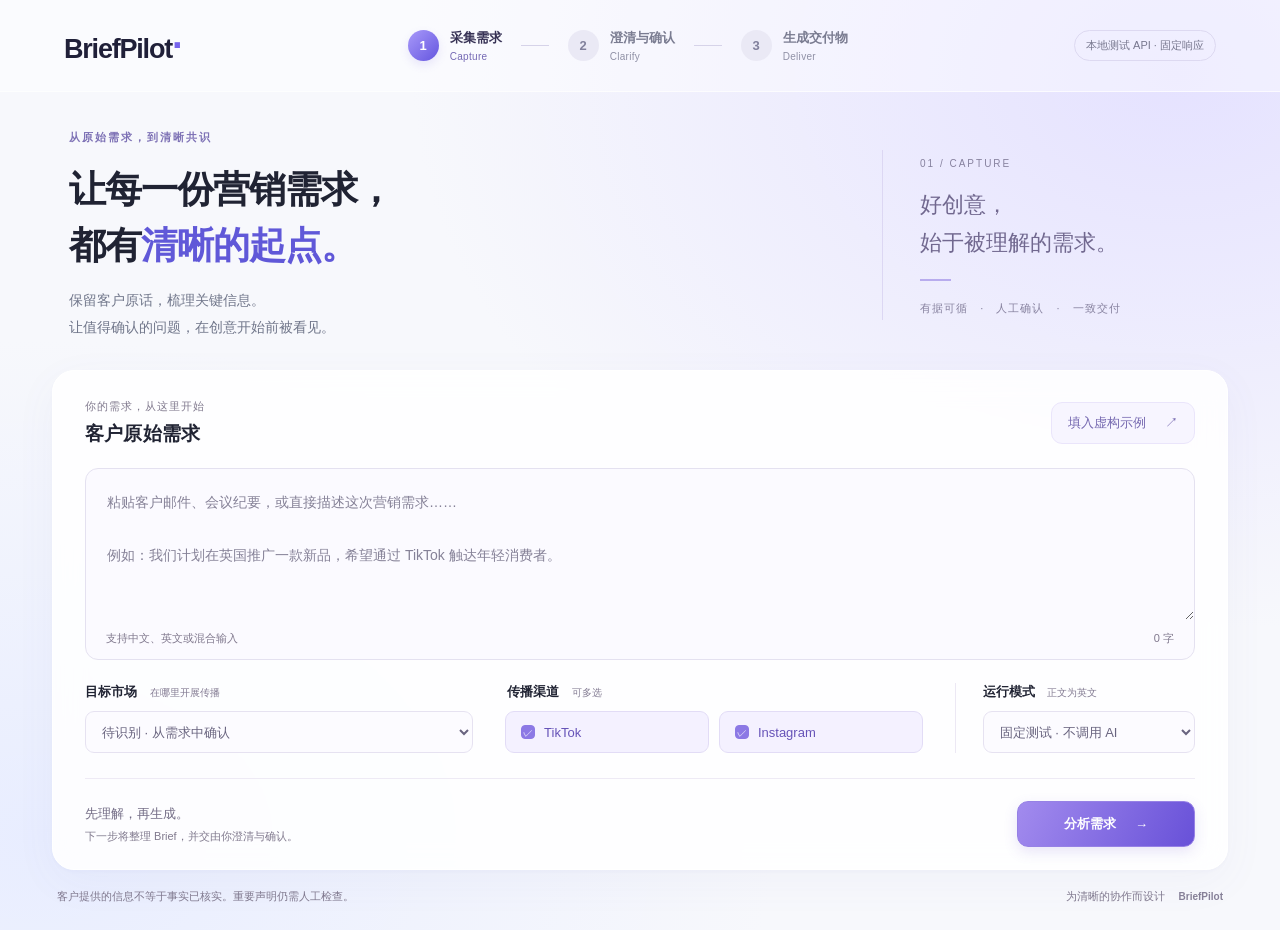
==== design_prototype/index.html @ 7cd5693d "feat: complete BriefPilot trusted brief workflow MVP" ====
<!doctype html>
<html lang="zh-CN">
<head>
  <meta charset="utf-8"><meta name="viewport" content="width=device-width, initial-scale=1">
  <title>BriefPilot · 采集需求</title><link rel="stylesheet" href="styles.css?v=6"><link rel="icon" href="data:,">
  <style>
    /* Final readability pass, kept explicit for visual baseline review. */
    .intro{padding-top:38px;padding-bottom:30px}
    .subtitle,textarea{font-size:14px}.subtitle{color:#70768a}
    textarea::placeholder{color:#858197}
    .field label,.field legend,.field select,.primary{font-size:13px}
    .channel{font-size:13px!important}
    .section-kicker,.editor-footer,.action-note p,footer{font-size:11px;color:#80798e}
    .field label>span:not(.checkmark),.field legend>span,.language>span,.language p{color:#827a92}
    .secondary{font-size:13px}.action-note strong{font-size:13px}
    .integration-dialog{width:min(680px,calc(100vw - 32px));padding:32px}
    .integration-dialog .dialog-kicker{color:#6058d8}
    .fixture-notice{margin:12px 0 20px;padding:12px 14px;border:1px solid #e4e0ff;border-radius:12px;background:#f7f5ff;color:#625b78;font-size:12px;line-height:1.6}
    .result-grid{display:grid;grid-template-columns:1fr 1fr;gap:10px;margin:18px 0}
    .result-grid div{display:block;padding:12px 14px;border:1px solid #ebe9f2;border-radius:12px;background:#fbfbfd}
    .result-grid dt{margin-bottom:5px;color:#827a92;font-size:11px}
    .result-grid dd{margin:0;color:#202333;font-size:13px;line-height:1.45}
    .integration-dialog .dialog-note{margin:0 0 20px}
    .integration-dialog .primary{width:100%}
    @media(max-width:640px){.result-grid{grid-template-columns:1fr}}
  </style>
</head>
<body>
  <header class="topbar">
    <a class="brand" href="index.html" aria-label="BriefPilot 首页">BriefPilot<span class="brand-dot">·</span></a>
    <ol class="steps" aria-label="工作流程">
      <li class="active" aria-current="step"><a href="index.html"><span class="step-number">1</span><span>采集需求<small>Capture</small></span></a></li>
      <li><a href="clarify.html"><span class="step-number">2</span><span>澄清与确认<small>Clarify</small></span></a></li>
      <li><a href="deliver.html"><span class="step-number">3</span><span>生成交付物<small>Deliver</small></span></a></li>
    </ol>
    <span class="prototype-tag" id="mode-tag">本地测试 API · 固定响应</span>
  </header>
  <main>
    <section class="intro">
      <div class="intro-copy"><p class="eyebrow">从原始需求，到清晰共识</p><h1>让每一份营销需求，<br>都有<span>清晰的起点。</span></h1><p class="subtitle">保留客户原话，梳理关键信息。<br>让值得确认的问题，在创意开始前被看见。</p></div>
      <aside class="principle" aria-label="产品原则"><span class="principle-index">01 / CAPTURE</span><p>好创意，<br>始于被理解的需求。</p><div class="principle-rule"></div><span>有据可循 &nbsp; · &nbsp; 人工确认 &nbsp; · &nbsp; 一致交付</span></aside>
    </section>
    <section class="workspace" aria-labelledby="brief-heading">
      <form id="capture-form">
        <div class="card-heading"><div><div class="section-kicker">你的需求，从这里开始</div><h2 id="brief-heading">客户原始需求</h2></div><button type="button" id="sample" class="button secondary">填入虚构示例 <span aria-hidden="true">↗</span></button></div>
        <div class="editor"><label for="brief" class="sr-only">客户原始需求</label><textarea id="brief" placeholder="粘贴客户邮件、会议纪要，或直接描述这次营销需求……&#10;&#10;例如：我们计划在英国推广一款新品，希望通过 TikTok 触达年轻消费者。"></textarea><div class="editor-footer"><span>支持中文、英文或混合输入</span><span id="count">0 字</span></div></div>
        <div class="configuration">
          <div class="field market"><label for="market">目标市场 <span>在哪里开展传播</span></label><select id="market"><option value="unknown">待识别 · 从需求中确认</option><option value="UK">英国（UK）</option><option value="US">美国（US）</option></select></div>
          <fieldset class="field channels"><legend>传播渠道 <span>可多选</span></legend><div class="channel-options"><label class="channel"><input type="checkbox" name="channel" value="TikTok" checked><span class="checkmark" aria-hidden="true"></span>TikTok</label><label class="channel"><input type="checkbox" name="channel" value="Instagram" checked><span class="checkmark" aria-hidden="true"></span>Instagram</label></div></fieldset>
          <div class="field language"><label for="run-mode">运行模式 <span>正文为英文</span></label><select id="run-mode"><option value="local_fixture">固定测试 · 不调用 AI</option><option value="live_ai">实时 AI · 可能产生费用</option></select></div>
        </div>
        <div class="action-row"><div class="action-note"><strong>先理解，再生成。</strong><p>下一步将整理 Brief，并交由你澄清与确认。</p></div><button class="button primary" type="submit">分析需求 <span aria-hidden="true">→</span></button></div>
        <p id="feedback" role="status" aria-live="polite" hidden></p>
      </form>
    </section>
    <footer><span>客户提供的信息不等于事实已核实。重要声明仍需人工检查。</span><span>为清晰的协作而设计 <b>BriefPilot</b></span></footer>
  </main>
  <dialog id="demo" class="integration-dialog"><div class="dialog-kicker">本地测试 API · 固定虚构数据</div><h2>已收到结构化 Brief</h2><p id="fixture-notice" class="fixture-notice"></p><dl class="result-grid"><div><dt>产品</dt><dd id="result-product"></dd></div><div><dt>目标市场</dt><dd id="result-region"></dd></div><div><dt>营销目标</dt><dd id="result-goal"></dd></div><div><dt>核心受众</dt><dd id="result-audience"></dd></div><div><dt>核心信息</dt><dd id="result-message"></dd></div><div><dt>传播渠道</dt><dd id="result-channels"></dd></div></dl><p class="dialog-note"><strong>仍待确认：</strong><span id="result-missing"></span><br>以上数据来自本地 API 的固定测试夹具，不代表真实 AI 解析；后续 Clarify 与 Deliver 状态由同一 Python 会话继续管理。</p><button type="button" class="button primary" id="close-demo">返回编辑</button></dialog>
  <script src="script.js?v=5"></script>
</body>
</html>
---- design_prototype/styles.css ----
:root{--canvas:#f7f8fc;--surface:#fff;--primary:#6058d8;--soft:#edeaff;--text:#202333;--muted:#626a7c;--line:#e9e7f3;--radius:22px}

/* Shared workflow navigation states for Capture, Clarify and Deliver. */
.topbar .steps li>a,
.topbar .steps li>a:visited{
  display:flex;
  align-items:center;
  gap:11px;
  border-radius:10px;
  color:inherit;
  text-decoration:none;
}
.topbar .steps li>a:hover{
  color:#514a75;
  text-decoration:none;
}
.topbar .steps li>a:focus-visible{
  outline:3px solid #c8baf9;
  outline-offset:5px;
  text-decoration:none;
}
.topbar .steps li>a:active{
  color:#443b74;
  text-decoration:none;
}
.topbar .steps li.active>a,
.topbar .steps li.active>a:visited{
  color:#363154;
  font-weight:700;
}
.topbar .steps li.done>a,
.topbar .steps li.done>a:visited{
  color:#586b62;
}
.topbar .steps li.done .step-number{
  background:#e9f7f0;
  color:#279569;
}
*{box-sizing:border-box}body{margin:0;color:var(--text);font-family:Inter,"PingFang SC","Microsoft YaHei",sans-serif;background:radial-gradient(ellipse at 92% 8%,#e5e2ff 0,transparent 46%),radial-gradient(ellipse at 3% 90%,#e8edff 0,transparent 42%),var(--canvas);font-size:14px;-webkit-font-smoothing:antialiased}button,input,select,textarea{font:inherit}button{cursor:pointer}.topbar{height:92px;padding:0 5%;display:flex;align-items:center;justify-content:space-between;border-bottom:1px solid #ffffffba;background:#ffffff60}.brand{font-size:27px;font-weight:800;letter-spacing:-1.2px;color:#202039;text-decoration:none}.brand-dot{color:#7764ed;font-size:38px}.prototype-tag{font-size:11px;color:#77778e;border:1px solid #ddd9f1;padding:7px 11px;border-radius:20px}.steps{list-style:none;display:flex;gap:66px;padding:0;margin:0}.steps li{display:flex;align-items:center;gap:11px;position:relative;color:#7a7c91;font-size:13px;font-weight:600}.steps li:not(:last-child):after{content:"";position:absolute;width:28px;height:1px;background:#d6d3e9;right:-47px}.steps small{display:block;font-size:10px;font-weight:400;letter-spacing:.3px;margin-top:4px;color:#9091a6}.step-number{width:31px;height:31px;border-radius:50%;display:grid;place-items:center;background:#eae9f5;color:#81809c;font-size:13px}.active .step-number{background:linear-gradient(135deg,#a99afa,#6455df);color:white;box-shadow:0 4px 10px #7660db24}.steps .active{color:#363154}.active small{color:#7569b4}main{max-width:1200px;margin:0 auto;padding:0 12px}.intro{display:flex;justify-content:space-between;align-items:center;padding:43px 17px 32px}.eyebrow{font-size:11px;letter-spacing:2px;font-weight:600;color:#7d71b5;margin:0 0 17px}h1{font-size:37px;letter-spacing:-1px;line-height:1.5;font-weight:650;margin:0}h1 span{color:var(--primary)}.subtitle{font-size:13px;color:#7a7e92;line-height:1.9;margin:14px 0 0}.principle{width:300px;border-left:1px solid #dcd7f3;padding:4px 0 4px 37px;margin-right:29px;color:#87829f}.principle-index{font-size:10px;letter-spacing:2px}.principle p{font-size:22px;line-height:1.7;color:#71688f;font-weight:400;margin:16px 0}.principle-rule{width:31px;height:2px;background:#b8acee;margin:18px 0}.principle>span:last-child{font-size:11px;letter-spacing:1px}.workspace{background:#ffffffdf;border:1px solid white;border-radius:var(--radius);padding:28px 32px 0;box-shadow:0 12px 44px #6863b20c,0 2px 5px #6863b208;backdrop-filter:blur(15px)}.card-heading{display:flex;justify-content:space-between;align-items:center;margin-bottom:21px}.section-kicker{font-size:10px;color:#9994ad;letter-spacing:1px;margin-bottom:7px}h2{font-size:19px;margin:0;font-weight:650;letter-spacing:.2px}.button{border-radius:11px;display:inline-flex;align-items:center;justify-content:center;gap:19px;transition:background .18s,box-shadow .18s,transform .18s;min-height:42px;border:1px solid transparent}.secondary{color:#7568b0;background:#f7f5ff;border-color:#eae5fb;padding:0 16px;font-size:12px}.secondary:hover{background:#eeebff;border-color:#d8cef9}.editor{border:1px solid #e4e1f0;border-radius:13px;overflow:hidden;background:#fbfaff;transition:box-shadow .2s,border-color .2s}.editor:focus-within{border-color:#9481e9;box-shadow:0 0 0 3px #edeaff}textarea{background:transparent;border:0;resize:vertical;min-height:140px;height:151px;width:100%;outline:0;padding:20px 21px 7px;color:#353344;font-size:13px;line-height:1.9}textarea::placeholder{color:#9b98af}.editor-footer{display:flex;justify-content:space-between;padding:8px 20px 13px;font-size:10px;color:#aaa5bd}.configuration{display:grid;grid-template-columns:1.05fr 1.13fr .65fr;gap:32px;padding:23px 0 25px}.field label,.field legend{font-size:12px;font-weight:600}.field label>span:not(.checkmark),.field legend>span{font-size:10px;font-weight:400;color:#9a96aa;margin-left:9px}.field select{width:100%;display:block;height:42px;background:#fcfbff;color:#69647f;border:1px solid #e6e2f1;border-radius:9px;padding:0 12px;margin-top:10px;font-size:12px;cursor:pointer}.field{margin:0;padding:0;border:0;min-width:0}.channel-options{display:flex;gap:10px;margin-top:10px}.channel{height:42px;display:flex;align-items:center;gap:9px;border:1px solid #e2dcf6;border-radius:9px;padding:0 15px;background:#f4f1ff;color:#6653b8;cursor:pointer;flex:1;font-size:12px!important;font-weight:500!important}.channel input{position:absolute;opacity:0;width:1px;height:1px}.checkmark{width:14px;height:14px;border-radius:4px;border:1px solid #c2b7e8;display:grid;place-items:center}.channel:has(:checked) .checkmark{background:#8c79e5;border-color:#8c79e5}.channel:has(:checked) .checkmark:after{content:"✓";color:white;font-size:10px}.channel:has(input:not(:checked)){background:#fff;color:#817a92}.channel:focus-within{outline:2px solid #a48de8;outline-offset:3px}.language{border-left:1px solid #ece8f4;padding-left:27px}.language>span{font-size:10px;color:#9690a6}.language strong{display:block;font-weight:500;font-size:13px;margin-top:9px}.language small{font-size:10px;color:#a5a0b3;margin-left:8px;font-weight:400}.language p{font-size:10px;color:#a8a3b5;margin:6px 0 0}.action-row{display:flex;align-items:center;justify-content:space-between;border-top:1px solid #eeeaf5;padding:22px 0}.action-note strong{font-size:12px;font-weight:500;color:#736c86}.action-note p{font-size:11px;color:#a19aaa;margin:6px 0 0}.primary{min-width:178px;min-height:46px;background:linear-gradient(115deg,#a28bee,#6851d8);color:#fff;padding:0 23px;box-shadow:0 5px 14px #7359d329;border:1px solid #9681e5;font-size:13px;font-weight:600}.primary:hover{transform:translateY(-1px);box-shadow:0 7px 19px #7359d345}.primary:active{transform:translateY(0)}button:focus-visible,select:focus-visible{outline:3px solid #c8baf9;outline-offset:3px}footer{display:flex;justify-content:space-between;font-size:10px;color:#a4a0b4;padding:19px 5px 26px}footer b{font-size:10px;font-weight:600;margin-left:10px;color:#878198}.sr-only{position:absolute;width:1px;height:1px;padding:0;margin:-1px;overflow:hidden;clip:rect(0,0,0,0);white-space:nowrap;border:0}#feedback{color:#98674c;font-size:12px;padding:0 0 18px;margin:0}dialog{border:1px solid white;border-radius:24px;padding:32px;width:min(480px,calc(100% - 40px));box-shadow:0 25px 100px #39306030;color:var(--text)}dialog::backdrop{background:#29213d50;backdrop-filter:blur(5px)}.dialog-kicker{font-size:11px;color:var(--primary);margin-bottom:13px}dialog p{line-height:1.9;color:var(--muted);font-size:13px}dialog dl{background:#f5f3fe;padding:18px;border-radius:12px}dialog dl div{display:flex;justify-content:space-between;font-size:12px;line-height:2.1}dialog dd{margin:0}.dialog-note{margin:20px 0}.dialog-note+.primary{width:100%}@media(min-width:1450px){.intro{padding-top:47px;padding-bottom:37px}.workspace{padding-top:30px}textarea{height:165px}}@media(max-width:900px){.topbar{padding:0 24px}.prototype-tag{display:none}.steps{gap:37px}.steps li:not(:last-child):after{right:-27px;width:17px}.intro{padding:35px 10px}.principle{width:220px;margin:0;padding-left:24px}.configuration{gap:18px;grid-template-columns:1fr 1fr}.language{display:none}main{padding:0 22px}h1{font-size:31px}}@media(max-width:600px){.topbar{height:auto;min-height:125px;flex-direction:column;justify-content:center;gap:17px}.brand{font-size:24px}.steps{gap:40px}.steps li{font-size:10px;gap:7px}.step-number{width:25px;height:25px}.steps small{font-size:9px}.intro{padding:30px 0}.principle{display:none}h1{font-size:29px}.workspace{padding:22px 18px 0}.configuration{grid-template-columns:1fr}.card-heading{gap:12px}.secondary{font-size:10px;padding:0 10px;gap:7px}.section-kicker{font-size:9px}h2{font-size:17px}.action-row{gap:18px;align-items:stretch;flex-direction:column}.primary{width:100%}footer{line-height:1.8}footer>span:last-child{display:none}textarea{height:180px}main{padding:0 16px}}
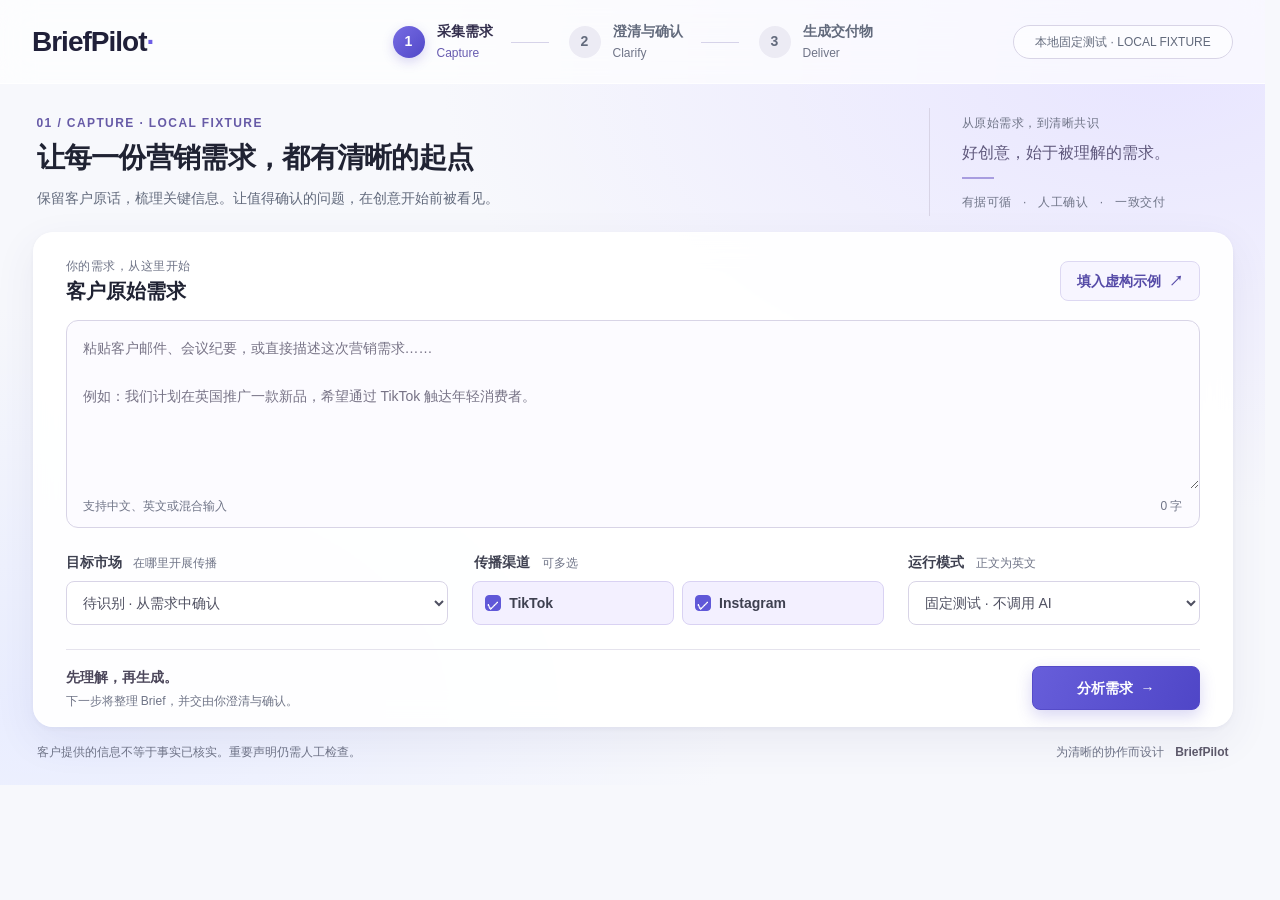
==== commit 4cb7a6c7: "release: finalize BriefPilot V2.1 portfolio build" ====
--- a/design_prototype/index.html
+++ b/design_prototype/index.html
@@ -2,28 +2,7 @@
 <html lang="zh-CN">
 <head>
   <meta charset="utf-8"><meta name="viewport" content="width=device-width, initial-scale=1">
-  <title>BriefPilot · 采集需求</title><link rel="stylesheet" href="styles.css?v=6"><link rel="icon" href="data:,">
-  <style>
-    /* Final readability pass, kept explicit for visual baseline review. */
-    .intro{padding-top:38px;padding-bottom:30px}
-    .subtitle,textarea{font-size:14px}.subtitle{color:#70768a}
-    textarea::placeholder{color:#858197}
-    .field label,.field legend,.field select,.primary{font-size:13px}
-    .channel{font-size:13px!important}
-    .section-kicker,.editor-footer,.action-note p,footer{font-size:11px;color:#80798e}
-    .field label>span:not(.checkmark),.field legend>span,.language>span,.language p{color:#827a92}
-    .secondary{font-size:13px}.action-note strong{font-size:13px}
-    .integration-dialog{width:min(680px,calc(100vw - 32px));padding:32px}
-    .integration-dialog .dialog-kicker{color:#6058d8}
-    .fixture-notice{margin:12px 0 20px;padding:12px 14px;border:1px solid #e4e0ff;border-radius:12px;background:#f7f5ff;color:#625b78;font-size:12px;line-height:1.6}
-    .result-grid{display:grid;grid-template-columns:1fr 1fr;gap:10px;margin:18px 0}
-    .result-grid div{display:block;padding:12px 14px;border:1px solid #ebe9f2;border-radius:12px;background:#fbfbfd}
-    .result-grid dt{margin-bottom:5px;color:#827a92;font-size:11px}
-    .result-grid dd{margin:0;color:#202333;font-size:13px;line-height:1.45}
-    .integration-dialog .dialog-note{margin:0 0 20px}
-    .integration-dialog .primary{width:100%}
-    @media(max-width:640px){.result-grid{grid-template-columns:1fr}}
-  </style>
+  <title>BriefPilot · 采集需求</title><link rel="stylesheet" href="styles.css?v=10"><link rel="icon" href="data:,">
 </head>
 <body>
   <header class="topbar">
@@ -33,12 +12,12 @@
       <li><a href="clarify.html"><span class="step-number">2</span><span>澄清与确认<small>Clarify</small></span></a></li>
       <li><a href="deliver.html"><span class="step-number">3</span><span>生成交付物<small>Deliver</small></span></a></li>
     </ol>
-    <span class="prototype-tag" id="mode-tag">本地测试 API · 固定响应</span>
+    <span class="prototype-tag" id="mode-tag" data-compact-label="本地测试">本地固定测试 · LOCAL FIXTURE</span>
   </header>
   <main>
     <section class="intro">
-      <div class="intro-copy"><p class="eyebrow">从原始需求，到清晰共识</p><h1>让每一份营销需求，<br>都有<span>清晰的起点。</span></h1><p class="subtitle">保留客户原话，梳理关键信息。<br>让值得确认的问题，在创意开始前被看见。</p></div>
-      <aside class="principle" aria-label="产品原则"><span class="principle-index">01 / CAPTURE</span><p>好创意，<br>始于被理解的需求。</p><div class="principle-rule"></div><span>有据可循 &nbsp; · &nbsp; 人工确认 &nbsp; · &nbsp; 一致交付</span></aside>
+      <div class="intro-copy"><p class="eyebrow" id="mode-eyebrow">01 / CAPTURE · LOCAL FIXTURE</p><h1>让每一份营销需求，都有清晰的起点</h1><p class="subtitle">保留客户原话，梳理关键信息。让值得确认的问题，在创意开始前被看见。</p></div>
+      <aside class="principle" aria-label="产品原则"><span class="principle-index">从原始需求，到清晰共识</span><p>好创意，始于被理解的需求。</p><div class="principle-rule"></div><span>有据可循 &nbsp; · &nbsp; 人工确认 &nbsp; · &nbsp; 一致交付</span></aside>
     </section>
     <section class="workspace" aria-labelledby="brief-heading">
       <form id="capture-form">
@@ -55,7 +34,7 @@
     </section>
     <footer><span>客户提供的信息不等于事实已核实。重要声明仍需人工检查。</span><span>为清晰的协作而设计 <b>BriefPilot</b></span></footer>
   </main>
-  <dialog id="demo" class="integration-dialog"><div class="dialog-kicker">本地测试 API · 固定虚构数据</div><h2>已收到结构化 Brief</h2><p id="fixture-notice" class="fixture-notice"></p><dl class="result-grid"><div><dt>产品</dt><dd id="result-product"></dd></div><div><dt>目标市场</dt><dd id="result-region"></dd></div><div><dt>营销目标</dt><dd id="result-goal"></dd></div><div><dt>核心受众</dt><dd id="result-audience"></dd></div><div><dt>核心信息</dt><dd id="result-message"></dd></div><div><dt>传播渠道</dt><dd id="result-channels"></dd></div></dl><p class="dialog-note"><strong>仍待确认：</strong><span id="result-missing"></span><br>以上数据来自本地 API 的固定测试夹具，不代表真实 AI 解析；后续 Clarify 与 Deliver 状态由同一 Python 会话继续管理。</p><button type="button" class="button primary" id="close-demo">返回编辑</button></dialog>
-  <script src="script.js?v=5"></script>
+  <dialog id="demo" class="integration-dialog" aria-labelledby="demo-title"><div class="dialog-kicker">本地测试 API · 固定虚构数据</div><h2 id="demo-title">已收到结构化 Brief</h2><p id="fixture-notice" class="fixture-notice"></p><dl class="result-grid"><div><dt>产品</dt><dd id="result-product"></dd></div><div><dt>目标市场</dt><dd id="result-region"></dd></div><div><dt>营销目标</dt><dd id="result-goal"></dd></div><div><dt>核心受众</dt><dd id="result-audience"></dd></div><div><dt>核心信息</dt><dd id="result-message"></dd></div><div><dt>传播渠道</dt><dd id="result-channels"></dd></div></dl><p class="dialog-note"><strong>仍待确认：</strong><span id="result-missing"></span><br>以上数据来自本地 API 的固定测试夹具，不代表真实 AI 解析；后续 Clarify 与 Deliver 状态由同一 Python 会话继续管理。</p><button type="button" class="button primary" id="close-demo">返回编辑</button></dialog>
+  <script src="script.js?v=9"></script>
 </body>
 </html>
--- a/design_prototype/styles.css
+++ b/design_prototype/styles.css
@@ -1,39 +1,165 @@
-:root{--canvas:#f7f8fc;--surface:#fff;--primary:#6058d8;--soft:#edeaff;--text:#202333;--muted:#626a7c;--line:#e9e7f3;--radius:22px}
+:root {
+  --color-canvas:#f7f8fc;--color-surface:#fff;--color-surface-subtle:#faf9fd;
+  --color-primary:#6058d8;--color-primary-strong:#4f46c7;--color-primary-soft:#edeaff;
+  --color-text:#202333;--color-text-secondary:#626a7c;--color-text-muted:#6f7487;
+  --color-border:#e5e3ed;--color-border-strong:#d8d4e6;
+  --color-success:#247a55;--color-success-soft:#e9f8f0;
+  --color-warning:#87551f;--color-warning-soft:#fff3e3;
+  --color-danger:#9b4438;--color-danger-soft:#fff0ed;--color-focus:#4f3fc9;
+  --font-size-xs:12px;--font-size-sm:14px;--font-size-md:16px;--font-size-lg:20px;--font-size-xl:28px;
+  --font-weight-regular:400;--font-weight-semibold:600;--font-weight-bold:700;
+  --line-height-tight:1.25;--line-height-base:1.5;--line-height-relaxed:1.7;
+  --space-1:4px;--space-2:8px;--space-3:12px;--space-4:16px;--space-6:24px;--space-8:32px;
+  --radius-control:8px;--radius-card:12px;--radius-panel:20px;--radius-pill:999px;
+  --control-height:40px;--control-height-lg:44px;
+  --shadow-sm:0 2px 8px rgba(63,54,112,.08);
+  --shadow-panel:0 14px 40px rgba(68,59,122,.08),0 2px 6px rgba(68,59,122,.05);
+  --canvas:var(--color-canvas);--surface:var(--color-surface);--primary:var(--color-primary);
+  --soft:var(--color-primary-soft);--text:var(--color-text);--muted:var(--color-text-secondary);
+  --line:var(--color-border);--radius:var(--radius-panel);
+}
 
-/* Shared workflow navigation states for Capture, Clarify and Deliver. */
-.topbar .steps li>a,
-.topbar .steps li>a:visited{
-  display:flex;
-  align-items:center;
-  gap:11px;
-  border-radius:10px;
-  color:inherit;
-  text-decoration:none;
+*{box-sizing:border-box}
+html{min-width:0;scrollbar-gutter:stable;background:var(--color-canvas)}
+body{
+  margin:0;min-width:0;color:var(--color-text);
+  font-family:Inter,"PingFang SC","Microsoft YaHei",sans-serif;
+  font-size:var(--font-size-sm);line-height:var(--line-height-base);
+  background:radial-gradient(ellipse at 92% 8%,#e8e5ff 0,transparent 44%),radial-gradient(ellipse at 3% 90%,#e9edff 0,transparent 40%),var(--color-canvas);
+  -webkit-font-smoothing:antialiased;
 }
-.topbar .steps li>a:hover{
-  color:#514a75;
-  text-decoration:none;
+button,input,select,textarea{font:inherit}
+button{cursor:pointer}
+button:disabled,select:disabled,input:disabled,textarea:disabled{cursor:not-allowed;opacity:.48;box-shadow:none;transform:none}
+a,button,input,select,textarea,summary{-webkit-tap-highlight-color:transparent}
+a:focus-visible,button:focus-visible,input:focus-visible,select:focus-visible,textarea:focus-visible,summary:focus-visible,[tabindex]:focus-visible{
+  outline:3px solid var(--color-focus);outline-offset:3px;
 }
-.topbar .steps li>a:focus-visible{
-  outline:3px solid #c8baf9;
-  outline-offset:5px;
-  text-decoration:none;
+
+.topbar{
+  position:relative;min-height:84px;display:grid;grid-template-columns:minmax(0,1fr) minmax(0,1fr);
+  align-items:center;gap:var(--space-4);padding:0 max(32px,calc((100vw - 1320px)/2));
+  border-bottom:1px solid rgba(255,255,255,.8);background:rgba(255,255,255,.66);backdrop-filter:blur(16px);
 }
-.topbar .steps li>a:active{
-  color:#443b74;
-  text-decoration:none;
+.brand{justify-self:start;color:#202039;font-size:var(--font-size-xl);font-weight:var(--font-weight-bold);letter-spacing:-1px;line-height:1;text-decoration:none}
+.brand:visited{color:#202039}.brand-dot{color:#6d5ee5}
+.prototype-tag{
+  justify-self:end;width:220px;max-width:220px;padding:7px 12px;border:1px solid var(--color-border-strong);
+  border-radius:var(--radius-pill);color:var(--color-text-secondary);background:rgba(255,255,255,.58);
+  overflow:hidden;font-size:var(--font-size-xs);line-height:var(--line-height-base);text-align:center;white-space:nowrap;
 }
-.topbar .steps li.active>a,
-.topbar .steps li.active>a:visited{
-  color:#363154;
-  font-weight:700;
+.steps{position:absolute;left:50%;width:480px;transform:translateX(-50%);display:flex;align-items:center;justify-content:space-between;gap:0;padding:0;margin:0;list-style:none}
+.steps li{position:relative;color:var(--color-text-secondary);font-size:var(--font-size-sm);font-weight:var(--font-weight-semibold)}
+.steps li:not(:last-child)::after{content:"";position:absolute;top:50%;left:calc(100% + 18px);width:38px;height:1px;background:#d6d3e9}
+.steps li a,.steps li a:link,.steps li a:visited,.steps li a:hover,.steps li a:active{
+  display:flex;align-items:center;gap:var(--space-3);color:inherit;text-decoration:none;
 }
-.topbar .steps li.done>a,
-.topbar .steps li.done>a:visited{
-  color:#586b62;
+.steps li a:hover{color:var(--color-primary-strong)}
+.steps small{display:block;margin-top:2px;color:var(--color-text-muted);font-size:var(--font-size-xs);font-weight:var(--font-weight-regular)}
+.step-number{
+  width:32px;height:32px;flex:0 0 32px;display:grid;place-items:center;border-radius:50%;
+  color:var(--color-text-secondary);background:#ecebf4;font-size:var(--font-size-sm);
 }
-.topbar .steps li.done .step-number{
-  background:#e9f7f0;
-  color:#279569;
+.steps .active{color:#332f4d}.steps .active small{color:#675cb0}
+.steps .active .step-number{color:#fff;background:linear-gradient(135deg,#776ce3,#5148c8);box-shadow:0 4px 12px rgba(81,72,200,.22)}
+.steps .done .step-number{color:var(--color-success);background:var(--color-success-soft)}
+
+main{width:min(100%,1224px);margin:0 auto;padding:0 var(--space-3)}
+.intro{min-height:148px;display:flex;align-items:center;justify-content:space-between;gap:var(--space-8);padding:var(--space-6) var(--space-1) var(--space-4)}
+.intro-copy{min-width:0}
+.intro-copy .eyebrow{margin-bottom:var(--space-2)}
+.eyebrow{margin:0 0 var(--space-3);color:#675ba7;font-size:var(--font-size-xs);font-weight:var(--font-weight-semibold);letter-spacing:1.4px;text-transform:uppercase}
+h1,h2,h3{margin:0;font-weight:var(--font-weight-semibold);line-height:var(--line-height-tight)}
+h1{font-size:var(--font-size-xl);letter-spacing:-.7px}h1 span{color:var(--color-primary)}
+h2{font-size:var(--font-size-lg)}h3{font-size:var(--font-size-md)}
+.subtitle{margin:var(--space-3) 0 0;color:var(--color-text-secondary);font-size:var(--font-size-sm);line-height:var(--line-height-relaxed)}
+.principle{width:300px;flex:0 0 300px;padding:var(--space-1) 0 var(--space-1) var(--space-8);border-left:1px solid var(--color-border-strong);color:var(--color-text-secondary)}
+.principle-index,.principle>span:last-child{color:var(--color-text-muted);font-size:var(--font-size-xs);letter-spacing:.5px}
+.principle p{margin:var(--space-2) 0;color:#5f587c;font-size:var(--font-size-md);line-height:var(--line-height-base)}
+.principle-rule{width:32px;height:2px;margin:var(--space-3) 0;background:#a89de0}
+
+.workspace{
+  padding:var(--space-6) var(--space-8) 0;border:1px solid rgba(255,255,255,.95);
+  border-radius:var(--radius-panel);background:rgba(255,255,255,.92);box-shadow:var(--shadow-panel);backdrop-filter:blur(15px);
 }
-*{box-sizing:border-box}body{margin:0;color:var(--text);font-family:Inter,"PingFang SC","Microsoft YaHei",sans-serif;background:radial-gradient(ellipse at 92% 8%,#e5e2ff 0,transparent 46%),radial-gradient(ellipse at 3% 90%,#e8edff 0,transparent 42%),var(--canvas);font-size:14px;-webkit-font-smoothing:antialiased}button,input,select,textarea{font:inherit}button{cursor:pointer}.topbar{height:92px;padding:0 5%;display:flex;align-items:center;justify-content:space-between;border-bottom:1px solid #ffffffba;background:#ffffff60}.brand{font-size:27px;font-weight:800;letter-spacing:-1.2px;color:#202039;text-decoration:none}.brand-dot{color:#7764ed;font-size:38px}.prototype-tag{font-size:11px;color:#77778e;border:1px solid #ddd9f1;padding:7px 11px;border-radius:20px}.steps{list-style:none;display:flex;gap:66px;padding:0;margin:0}.steps li{display:flex;align-items:center;gap:11px;position:relative;color:#7a7c91;font-size:13px;font-weight:600}.steps li:not(:last-child):after{content:"";position:absolute;width:28px;height:1px;background:#d6d3e9;right:-47px}.steps small{display:block;font-size:10px;font-weight:400;letter-spacing:.3px;margin-top:4px;color:#9091a6}.step-number{width:31px;height:31px;border-radius:50%;display:grid;place-items:center;background:#eae9f5;color:#81809c;font-size:13px}.active .step-number{background:linear-gradient(135deg,#a99afa,#6455df);color:white;box-shadow:0 4px 10px #7660db24}.steps .active{color:#363154}.active small{color:#7569b4}main{max-width:1200px;margin:0 auto;padding:0 12px}.intro{display:flex;justify-content:space-between;align-items:center;padding:43px 17px 32px}.eyebrow{font-size:11px;letter-spacing:2px;font-weight:600;color:#7d71b5;margin:0 0 17px}h1{font-size:37px;letter-spacing:-1px;line-height:1.5;font-weight:650;margin:0}h1 span{color:var(--primary)}.subtitle{font-size:13px;color:#7a7e92;line-height:1.9;margin:14px 0 0}.principle{width:300px;border-left:1px solid #dcd7f3;padding:4px 0 4px 37px;margin-right:29px;color:#87829f}.principle-index{font-size:10px;letter-spacing:2px}.principle p{font-size:22px;line-height:1.7;color:#71688f;font-weight:400;margin:16px 0}.principle-rule{width:31px;height:2px;background:#b8acee;margin:18px 0}.principle>span:last-child{font-size:11px;letter-spacing:1px}.workspace{background:#ffffffdf;border:1px solid white;border-radius:var(--radius);padding:28px 32px 0;box-shadow:0 12px 44px #6863b20c,0 2px 5px #6863b208;backdrop-filter:blur(15px)}.card-heading{display:flex;justify-content:space-between;align-items:center;margin-bottom:21px}.section-kicker{font-size:10px;color:#9994ad;letter-spacing:1px;margin-bottom:7px}h2{font-size:19px;margin:0;font-weight:650;letter-spacing:.2px}.button{border-radius:11px;display:inline-flex;align-items:center;justify-content:center;gap:19px;transition:background .18s,box-shadow .18s,transform .18s;min-height:42px;border:1px solid transparent}.secondary{color:#7568b0;background:#f7f5ff;border-color:#eae5fb;padding:0 16px;font-size:12px}.secondary:hover{background:#eeebff;border-color:#d8cef9}.editor{border:1px solid #e4e1f0;border-radius:13px;overflow:hidden;background:#fbfaff;transition:box-shadow .2s,border-color .2s}.editor:focus-within{border-color:#9481e9;box-shadow:0 0 0 3px #edeaff}textarea{background:transparent;border:0;resize:vertical;min-height:140px;height:151px;width:100%;outline:0;padding:20px 21px 7px;color:#353344;font-size:13px;line-height:1.9}textarea::placeholder{color:#9b98af}.editor-footer{display:flex;justify-content:space-between;padding:8px 20px 13px;font-size:10px;color:#aaa5bd}.configuration{display:grid;grid-template-columns:1.05fr 1.13fr .65fr;gap:32px;padding:23px 0 25px}.field label,.field legend{font-size:12px;font-weight:600}.field label>span:not(.checkmark),.field legend>span{font-size:10px;font-weight:400;color:#9a96aa;margin-left:9px}.field select{width:100%;display:block;height:42px;background:#fcfbff;color:#69647f;border:1px solid #e6e2f1;border-radius:9px;padding:0 12px;margin-top:10px;font-size:12px;cursor:pointer}.field{margin:0;padding:0;border:0;min-width:0}.channel-options{display:flex;gap:10px;margin-top:10px}.channel{height:42px;display:flex;align-items:center;gap:9px;border:1px solid #e2dcf6;border-radius:9px;padding:0 15px;background:#f4f1ff;color:#6653b8;cursor:pointer;flex:1;font-size:12px!important;font-weight:500!important}.channel input{position:absolute;opacity:0;width:1px;height:1px}.checkmark{width:14px;height:14px;border-radius:4px;border:1px solid #c2b7e8;display:grid;place-items:center}.channel:has(:checked) .checkmark{background:#8c79e5;border-color:#8c79e5}.channel:has(:checked) .checkmark:after{content:"✓";color:white;font-size:10px}.channel:has(input:not(:checked)){background:#fff;color:#817a92}.channel:focus-within{outline:2px solid #a48de8;outline-offset:3px}.language{border-left:1px solid #ece8f4;padding-left:27px}.language>span{font-size:10px;color:#9690a6}.language strong{display:block;font-weight:500;font-size:13px;margin-top:9px}.language small{font-size:10px;color:#a5a0b3;margin-left:8px;font-weight:400}.language p{font-size:10px;color:#a8a3b5;margin:6px 0 0}.action-row{display:flex;align-items:center;justify-content:space-between;border-top:1px solid #eeeaf5;padding:22px 0}.action-note strong{font-size:12px;font-weight:500;color:#736c86}.action-note p{font-size:11px;color:#a19aaa;margin:6px 0 0}.primary{min-width:178px;min-height:46px;background:linear-gradient(115deg,#a28bee,#6851d8);color:#fff;padding:0 23px;box-shadow:0 5px 14px #7359d329;border:1px solid #9681e5;font-size:13px;font-weight:600}.primary:hover{transform:translateY(-1px);box-shadow:0 7px 19px #7359d345}.primary:active{transform:translateY(0)}button:focus-visible,select:focus-visible{outline:3px solid #c8baf9;outline-offset:3px}footer{display:flex;justify-content:space-between;font-size:10px;color:#a4a0b4;padding:19px 5px 26px}footer b{font-size:10px;font-weight:600;margin-left:10px;color:#878198}.sr-only{position:absolute;width:1px;height:1px;padding:0;margin:-1px;overflow:hidden;clip:rect(0,0,0,0);white-space:nowrap;border:0}#feedback{color:#98674c;font-size:12px;padding:0 0 18px;margin:0}dialog{border:1px solid white;border-radius:24px;padding:32px;width:min(480px,calc(100% - 40px));box-shadow:0 25px 100px #39306030;color:var(--text)}dialog::backdrop{background:#29213d50;backdrop-filter:blur(5px)}.dialog-kicker{font-size:11px;color:var(--primary);margin-bottom:13px}dialog p{line-height:1.9;color:var(--muted);font-size:13px}dialog dl{background:#f5f3fe;padding:18px;border-radius:12px}dialog dl div{display:flex;justify-content:space-between;font-size:12px;line-height:2.1}dialog dd{margin:0}.dialog-note{margin:20px 0}.dialog-note+.primary{width:100%}@media(min-width:1450px){.intro{padding-top:47px;padding-bottom:37px}.workspace{padding-top:30px}textarea{height:165px}}@media(max-width:900px){.topbar{padding:0 24px}.prototype-tag{display:none}.steps{gap:37px}.steps li:not(:last-child):after{right:-27px;width:17px}.intro{padding:35px 10px}.principle{width:220px;margin:0;padding-left:24px}.configuration{gap:18px;grid-template-columns:1fr 1fr}.language{display:none}main{padding:0 22px}h1{font-size:31px}}@media(max-width:600px){.topbar{height:auto;min-height:125px;flex-direction:column;justify-content:center;gap:17px}.brand{font-size:24px}.steps{gap:40px}.steps li{font-size:10px;gap:7px}.step-number{width:25px;height:25px}.steps small{font-size:9px}.intro{padding:30px 0}.principle{display:none}h1{font-size:29px}.workspace{padding:22px 18px 0}.configuration{grid-template-columns:1fr}.card-heading{gap:12px}.secondary{font-size:10px;padding:0 10px;gap:7px}.section-kicker{font-size:9px}h2{font-size:17px}.action-row{gap:18px;align-items:stretch;flex-direction:column}.primary{width:100%}footer{line-height:1.8}footer>span:last-child{display:none}textarea{height:180px}main{padding:0 16px}}
+.card-heading{display:flex;align-items:center;justify-content:space-between;gap:var(--space-4);margin-bottom:var(--space-4)}
+.section-kicker{margin-bottom:var(--space-1);color:var(--color-text-muted);font-size:var(--font-size-xs);letter-spacing:.5px}
+.button{
+  min-height:var(--control-height);display:inline-flex;align-items:center;justify-content:center;gap:var(--space-2);
+  padding:0 var(--space-4);border:1px solid transparent;border-radius:var(--radius-control);
+  font-size:var(--font-size-sm);font-weight:var(--font-weight-semibold);line-height:1;
+  transition:background-color .18s,border-color .18s,box-shadow .18s,transform .18s;
+}
+.secondary{color:#554aa7;border-color:#ddd8f2;background:#f7f5ff}
+.secondary:hover:not(:disabled){border-color:#cfc7ef;background:#efecff}
+.primary{min-height:var(--control-height-lg);min-width:168px;color:#fff;border-color:#554bc8;background:linear-gradient(115deg,#675eda,#4f46c7);box-shadow:0 6px 16px rgba(79,70,199,.22)}
+.primary:hover:not(:disabled){transform:translateY(-1px);box-shadow:0 8px 20px rgba(79,70,199,.3)}
+.primary:active:not(:disabled){transform:translateY(0)}
+
+.editor{overflow:visible;border:1px solid var(--color-border-strong);border-radius:var(--radius-card);background:#fcfbff;transition:border-color .2s,box-shadow .2s}
+.editor:focus-within{border-color:#8174dd;box-shadow:0 0 0 3px var(--color-primary-soft)}
+textarea{
+  display:block;width:100%;min-height:168px;padding:var(--space-4) var(--space-4) var(--space-2);
+  border:0;outline:0;resize:vertical;overflow:auto;color:#353344;background:transparent;
+  font-size:var(--font-size-sm);line-height:var(--line-height-relaxed);
+}
+textarea::placeholder{color:#777386;opacity:1}
+.editor-footer{display:flex;justify-content:space-between;gap:var(--space-3);padding:var(--space-2) var(--space-4) var(--space-3);color:var(--color-text-muted);font-size:var(--font-size-xs)}
+.configuration{display:grid;grid-template-columns:1.05fr 1.13fr .8fr;gap:var(--space-6);padding:var(--space-6) 0}
+.field{min-width:0;padding:0;margin:0;border:0}
+.field label,.field legend{color:#3e4050;font-size:var(--font-size-sm);font-weight:var(--font-weight-semibold)}
+.field label>span:not(.checkmark),.field legend>span{margin-left:var(--space-2);color:var(--color-text-muted);font-size:var(--font-size-xs);font-weight:var(--font-weight-regular)}
+.field select{width:100%;height:var(--control-height-lg);display:block;margin-top:var(--space-2);padding:0 var(--space-3);border:1px solid var(--color-border-strong);border-radius:var(--radius-control);color:#4f5061;background:#fff;font-size:var(--font-size-sm);cursor:pointer}
+.channel-options{display:flex;gap:var(--space-2);margin-top:var(--space-2)}
+.channel{min-width:0;height:var(--control-height-lg);flex:1;display:flex;align-items:center;gap:var(--space-2);padding:0 var(--space-3);border:1px solid #d9d2f3;border-radius:var(--radius-control);color:#5547ae;background:#f3f0ff;cursor:pointer;font-size:var(--font-size-sm)!important;font-weight:var(--font-weight-semibold)!important}
+.channel input{position:absolute;width:1px;height:1px;opacity:0}
+.checkmark{width:16px;height:16px;display:grid;place-items:center;border:1px solid #a99de0;border-radius:4px}
+.channel:has(:checked) .checkmark{border-color:var(--color-primary);background:var(--color-primary)}
+.channel:has(:checked) .checkmark::after{content:"✓";color:#fff;font-size:var(--font-size-xs)}
+.channel:has(input:not(:checked)){color:var(--color-text-secondary);background:#fff}
+.channel:focus-within{outline:3px solid var(--color-focus);outline-offset:3px}
+.action-row{display:flex;align-items:center;justify-content:space-between;gap:var(--space-6);padding:var(--space-4) 0;border-top:1px solid var(--color-border)}
+.action-note strong{color:#4b465a;font-size:var(--font-size-sm);font-weight:var(--font-weight-semibold)}
+.action-note p{margin:var(--space-1) 0 0;color:var(--color-text-muted);font-size:var(--font-size-xs)}
+#feedback{margin:0;padding:0 0 var(--space-4);color:var(--color-danger);font-size:var(--font-size-sm)}
+footer{display:flex;justify-content:space-between;gap:var(--space-4);padding:var(--space-4) var(--space-1) var(--space-6);color:var(--color-text-muted);font-size:var(--font-size-xs)}
+footer b{margin-left:var(--space-2);color:#5d596a;font-weight:var(--font-weight-semibold)}
+
+.sr-only{position:absolute;width:1px;height:1px;padding:0;margin:-1px;overflow:hidden;clip:rect(0,0,0,0);white-space:nowrap;border:0}
+dialog{width:min(520px,calc(100% - 32px));padding:var(--space-8);border:1px solid #fff;border-radius:var(--radius-panel);color:var(--color-text);background:#fff;box-shadow:0 25px 100px rgba(57,48,96,.24)}
+dialog::backdrop{background:rgba(41,33,61,.36);backdrop-filter:blur(5px)}
+.dialog-kicker{margin-bottom:var(--space-3);color:var(--color-primary);font-size:var(--font-size-xs)}
+dialog p{color:var(--color-text-secondary);font-size:var(--font-size-sm);line-height:var(--line-height-relaxed)}
+dialog dl{padding:var(--space-4);border-radius:var(--radius-card);background:#f5f3fe}
+dialog dl div{display:flex;justify-content:space-between;gap:var(--space-3);font-size:var(--font-size-xs);line-height:2}
+dialog dd{margin:0}.integration-dialog{width:min(680px,calc(100vw - 32px))}
+.fixture-notice{margin:var(--space-3) 0 var(--space-4);padding:var(--space-3);border:1px solid #ddd7fa;border-radius:var(--radius-card);background:#f7f5ff;color:#574f6c;font-size:var(--font-size-xs)}
+.result-grid{display:grid;grid-template-columns:1fr 1fr;gap:var(--space-2);margin:var(--space-4) 0}
+.result-grid div{padding:var(--space-3);border:1px solid var(--color-border);border-radius:var(--radius-card);background:#fbfbfd}
+.result-grid dt{margin-bottom:var(--space-1);color:var(--color-text-muted);font-size:var(--font-size-xs)}
+.result-grid dd{margin:0;font-size:var(--font-size-sm)}
+.dialog-note{margin:var(--space-4) 0}.integration-dialog .primary{width:100%}
+
+@media(max-width:1040px){
+  .topbar{padding:0 var(--space-6)}
+  .steps{width:440px}.steps li:not(:last-child)::after{left:calc(100% + 14px);width:28px}.prototype-tag{width:112px;max-width:112px;padding:7px 8px}
+  main{padding:0 var(--space-6)}.intro{height:230px;min-height:230px;align-items:flex-start}.principle{width:240px;flex-basis:240px;padding-left:var(--space-6)}
+  .configuration{gap:var(--space-4);grid-template-columns:1fr 1fr}.language{grid-column:1/-1}
+}
+@media(max-width:760px){
+  .topbar{min-height:76px;grid-template-columns:auto 1fr;gap:var(--space-3);padding:var(--space-3) var(--space-4)}
+  .brand{font-size:var(--font-size-lg)}.steps{position:static;left:auto;width:auto;transform:none;justify-self:end;gap:var(--space-4)}.steps li{font-size:var(--font-size-xs)}
+  .steps li:not(:last-child)::after{display:none}.steps small,.prototype-tag{display:none}
+  .step-number{width:28px;height:28px;flex-basis:28px;font-size:var(--font-size-xs)}
+  main{padding:0 var(--space-4)}.intro{height:auto;min-height:0;padding:var(--space-8) 0 var(--space-6)}.principle{display:none}
+  .workspace{padding:var(--space-6) var(--space-4) 0}.configuration{grid-template-columns:1fr;gap:var(--space-4)}.language{grid-column:auto}
+  .card-heading{align-items:flex-start}.action-row{align-items:stretch;flex-direction:column}.action-row .primary{width:100%}
+  footer{line-height:var(--line-height-relaxed)}footer>span:last-child{display:none}
+}
+@media(max-width:460px){
+  .topbar{grid-template-columns:1fr}.brand{justify-self:center}.steps{width:100%;justify-content:space-between;justify-self:stretch}
+  .steps li a{gap:var(--space-1)}main{padding:0 var(--space-3)}.intro{padding-top:var(--space-6)}h1{font-size:var(--font-size-xl)}
+  .workspace{padding:var(--space-4) var(--space-3) 0}.card-heading{flex-direction:column}.card-heading .secondary{align-self:stretch}
+  .channel-options{flex-direction:column}.editor-footer{align-items:flex-start;flex-direction:column}.result-grid{grid-template-columns:1fr}
+  dialog{padding:var(--space-6)}
+}
